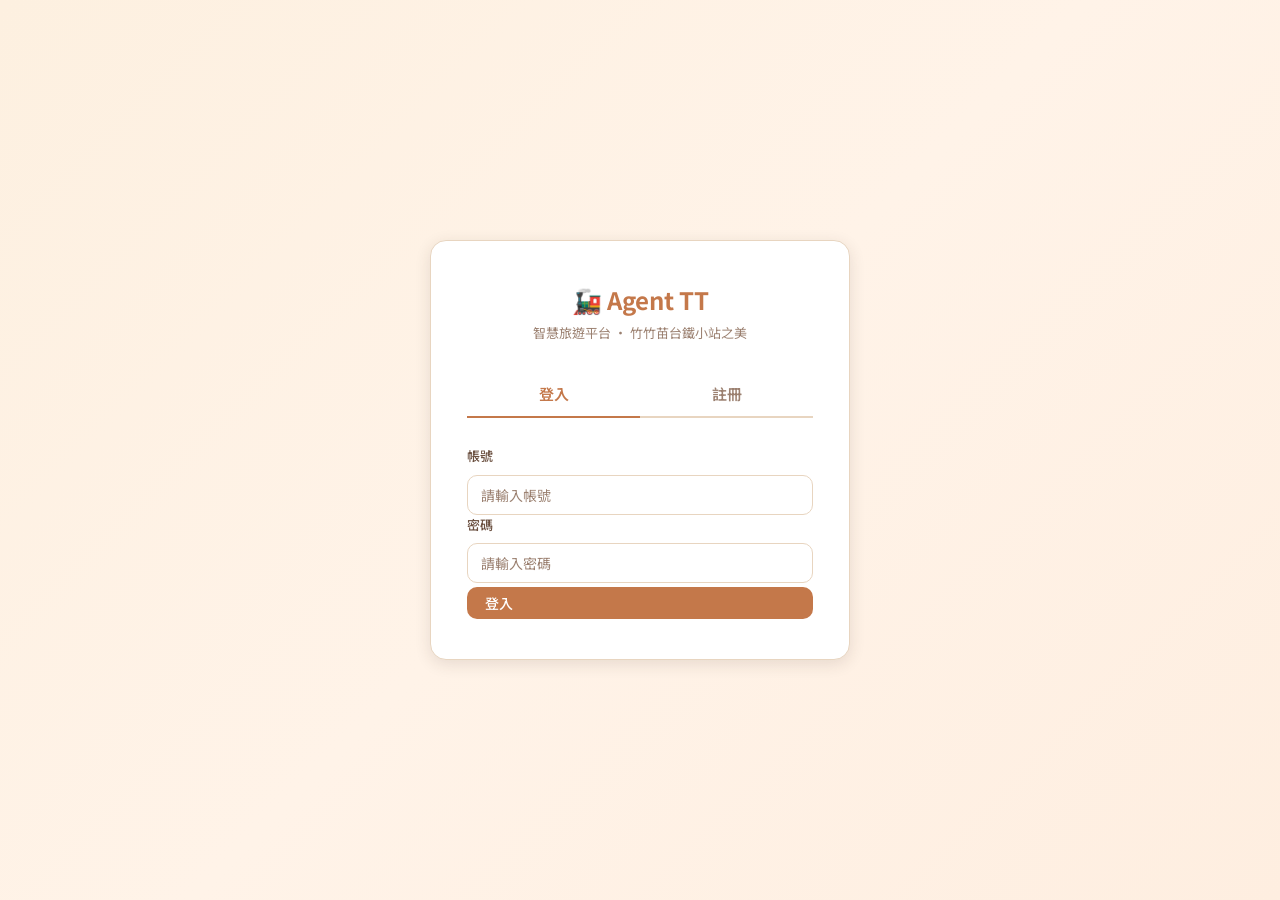
==== pages/admin.html @ b20c4874 "feat(admin): 實作管理員後台系統 新增 pages/admin.html，包含： - 總覽儀表板（房源數、訂單數、營收統計） - 房源管理（新增 / 編輯 / 刪除，全部透過 Store " ====
<!DOCTYPE html>
<html lang="zh-TW">
<head>
<meta charset="UTF-8"><meta name="viewport" content="width=device-width,initial-scale=1.0">
<title>平台管理後台 | Agent TT</title>
<link rel="stylesheet" href="../css/style.css">
<style>
.admin-layout{display:grid;grid-template-columns:220px 1fr;min-height:calc(100vh - 64px);}
.admin-sidebar{background:var(--surface);border-right:1px solid var(--border);padding:24px 0;}
.admin-sidebar-title{font-size:12px;font-weight:700;color:var(--text-muted);text-transform:uppercase;letter-spacing:.05em;padding:0 20px;margin-bottom:8px;}
.admin-nav-item{display:flex;align-items:center;gap:10px;padding:10px 20px;font-size:14px;font-weight:500;color:var(--text-sub);cursor:pointer;transition:var(--t);border-left:3px solid transparent;}
.admin-nav-item:hover{background:var(--primary-ghost);color:var(--primary);}
.admin-nav-item.active{background:var(--primary-ghost);color:var(--primary);border-left-color:var(--primary);font-weight:600;}
.admin-content{padding:28px;background:var(--bg);}
.admin-panel{display:none;}
.admin-panel.active{display:block;}
.admin-table{width:100%;border-collapse:collapse;font-size:14px;}
.admin-table th{background:var(--surface-warm);padding:10px 12px;text-align:left;font-weight:600;color:var(--text-sub);border-bottom:1px solid var(--border);}
.admin-table td{padding:10px 12px;border-bottom:1px solid var(--border-light);vertical-align:middle;}
.admin-table tr:hover td{background:var(--primary-ghost);}
.stat-row{display:grid;grid-template-columns:repeat(4,1fr);gap:16px;margin-bottom:28px;}
@media(max-width:900px){.admin-layout{grid-template-columns:1fr;}.admin-sidebar{display:flex;flex-wrap:wrap;padding:12px;border-right:none;border-bottom:1px solid var(--border);}.admin-nav-item{border-left:none;border-bottom:3px solid transparent;padding:8px 14px;}.admin-nav-item.active{border-bottom-color:var(--primary);border-left-color:transparent;}.stat-row{grid-template-columns:1fr 1fr;}}
</style>
</head>
<body>
<div class="page-wrap">
<nav class="navbar">
  <div class="navbar-inner">
    <a href="../index.html" class="navbar-logo">Agent TT <span>管理後台</span></a>
    <div class="navbar-right">
      <span class="badge badge-info" style="font-size:13px;padding:4px 12px;">🛡️ 平台管理者</span>
      <div class="avatar" id="nav-avatar" style="cursor:pointer;" onclick="doLogout()">管</div>
    </div>
  </div>
</nav>

<div class="admin-layout">
  <!-- Sidebar -->
  <div class="admin-sidebar">
    <div class="admin-sidebar-title">管理選單</div>
    <div class="admin-nav-item active" onclick="showPanel('overview')">📊 總覽</div>
    <div class="admin-nav-item" onclick="showPanel('hotels')">🏨 房源管理</div>
    <div class="admin-nav-item" onclick="showPanel('orders')">📋 訂單管理</div>
    <div class="admin-nav-item" onclick="showPanel('pricing')">💰 定價與折扣</div>
  </div>

  <!-- Main Content -->
  <div class="admin-content">

    <!-- 總覽 -->
    <div class="admin-panel active" id="panel-overview">
      <h2 class="fw-700 mb-5" style="font-size:20px;">📊 平台總覽</h2>
      <div class="stat-row" id="overview-stats"></div>
      <div style="display:grid;grid-template-columns:1fr 1fr;gap:20px;">
        <div class="card">
          <div class="card-header"><span class="card-title">最近訂單</span></div>
          <div class="card-body" id="overview-orders"></div>
        </div>
        <div class="card">
          <div class="card-header"><span class="card-title">房源狀況</span></div>
          <div class="card-body" id="overview-hotels"></div>
        </div>
      </div>
    </div>

    <!-- 房源管理 -->
    <div class="admin-panel" id="panel-hotels">
      <div style="display:flex;justify-content:space-between;align-items:center;margin-bottom:20px;">
        <h2 class="fw-700" style="font-size:20px;">🏨 房源管理</h2>
        <button class="btn btn-primary btn-sm" onclick="openHotelModal()">＋ 新增房源</button>
      </div>
      <div class="card">
        <div class="card-body" style="padding:0;">
          <table class="admin-table" id="hotel-table"></table>
        </div>
      </div>
    </div>

    <!-- 訂單管理 -->
    <div class="admin-panel" id="panel-orders">
      <div style="display:flex;justify-content:space-between;align-items:center;margin-bottom:20px;">
        <h2 class="fw-700" style="font-size:20px;">📋 訂單管理</h2>
        <div class="filter-chips" id="order-filter-chips">
          <button class="chip active" data-s="全部">全部</button>
          <button class="chip" data-s="已付款">已付款</button>
          <button class="chip" data-s="已完成">已完成</button>
          <button class="chip" data-s="取消中">取消中</button>
          <button class="chip" data-s="已取消">已取消</button>
        </div>
      </div>
      <div class="card">
        <div class="card-body" style="padding:0;">
          <table class="admin-table" id="order-table"></table>
        </div>
      </div>
    </div>

    <!-- 定價與折扣 -->
    <div class="admin-panel" id="panel-pricing">
      <h2 class="fw-700 mb-5" style="font-size:20px;">💰 定價與折扣管理</h2>
      <div style="display:flex;gap:12px;margin-bottom:20px;align-items:center;">
        <label class="form-label" style="margin:0;">選擇房源：</label>
        <select class="form-control" id="pricing-hotel-select" style="max-width:260px;" onchange="renderPricing()"></select>
      </div>
      <div id="pricing-content"></div>

      <div class="card mt-5">
        <div class="card-header"><span class="card-title">🎫 折扣設定</span></div>
        <div class="card-body">
          <div style="display:grid;grid-template-columns:1fr 1fr;gap:20px;">
            <div class="form-group">
              <label class="form-label">早鳥優惠（提前 N 天，折扣率）</label>
              <div style="display:flex;gap:8px;">
                <input class="form-control" id="disc-earlybird-days" type="number" value="30" min="1" style="width:80px;" placeholder="天">
                <input class="form-control" id="disc-earlybird-rate" type="number" value="90" min="1" max="100" style="width:80px;" placeholder="%">
                <span class="text-sm text-muted" style="align-self:center;">%</span>
              </div>
            </div>
            <div class="form-group">
              <label class="form-label">套裝優惠（住 N 晚折扣）</label>
              <div style="display:flex;gap:8px;">
                <input class="form-control" id="disc-package-nights" type="number" value="3" min="1" style="width:80px;" placeholder="晚">
                <input class="form-control" id="disc-package-rate" type="number" value="85" min="1" max="100" style="width:80px;" placeholder="%">
                <span class="text-sm text-muted" style="align-self:center;">%</span>
              </div>
            </div>
          </div>
          <div class="alert alert-info mt-3">
            <span class="alert-icon">ℹ</span>
            <span>折扣設定為全平台套用，實際訂房時系統將自動計算最優惠方案。</span>
          </div>
          <button class="btn btn-primary mt-3" onclick="saveDiscounts()">儲存折扣設定</button>
        </div>
      </div>
    </div>

  </div>
</div>
</div>

<!-- Modal: 新增/編輯房源 -->
<div class="modal-overlay" id="modal-hotel">
  <div class="modal">
    <div class="modal-header">
      <span class="modal-title" id="hotel-modal-title">新增房源</span>
      <button class="btn-icon" onclick="closeModal('modal-hotel')">✕</button>
    </div>
    <div class="modal-body">
      <div style="display:flex;flex-direction:column;gap:14px;">
        <input type="hidden" id="hm-id">
        <div class="form-group">
          <label class="form-label">房源名稱 *</label>
          <input class="form-control" id="hm-name" placeholder="例：內灣山居民宿">
        </div>
        <div class="form-row form-row-2">
          <div class="form-group">
            <label class="form-label">所在車站 *</label>
            <select class="form-control" id="hm-station"></select>
          </div>
          <div class="form-group">
            <label class="form-label">類型 *</label>
            <select class="form-control" id="hm-type">
              <option>民宿</option><option>旅館</option><option>商旅</option><option>飯店</option>
            </select>
          </div>
        </div>
        <div class="form-row form-row-2">
          <div class="form-group">
            <label class="form-label">距車站（km）</label>
            <input class="form-control" id="hm-dist" type="number" step="0.1" min="0" placeholder="0.3">
          </div>
          <div class="form-group">
            <label class="form-label">評分（1-5）</label>
            <input class="form-control" id="hm-rating" type="number" step="0.1" min="1" max="5" placeholder="4.5">
          </div>
        </div>
        <div class="form-group">
          <label class="form-label">設施（用逗號分隔）</label>
          <input class="form-control" id="hm-amenities" placeholder="WiFi,早餐,停車場">
        </div>
        <div class="form-group">
          <label class="form-label">簡介</label>
          <input class="form-control" id="hm-desc" placeholder="房源描述">
        </div>
        <div class="form-group">
          <label class="form-label">入住政策</label>
          <input class="form-control" id="hm-policy" placeholder="入住15:00，退房11:00。">
        </div>
      </div>
    </div>
    <div class="modal-footer">
      <button class="btn btn-secondary" onclick="closeModal('modal-hotel')">取消</button>
      <button class="btn btn-primary" onclick="saveHotel()">儲存</button>
    </div>
  </div>
</div>

<!-- Modal: 訂單詳情 -->
<div class="modal-overlay" id="modal-order">
  <div class="modal modal-sm">
    <div class="modal-header">
      <span class="modal-title">訂單詳情</span>
      <button class="btn-icon" onclick="closeModal('modal-order')">✕</button>
    </div>
    <div class="modal-body" id="order-detail-body"></div>
    <div class="modal-footer">
      <button class="btn btn-secondary" onclick="closeModal('modal-order')">關閉</button>
    </div>
  </div>
</div>

<div id="toast-container" class="toast-container"></div>
<script src="../js/data.js"></script>
<script src="../js/utils.js"></script>
<script src="../js/store.js"></script>
<script>
Store.init();

// Admin auth guard
const session = Store.getSession();
if (!session || session.role !== 'admin') {
  alert('請以管理員身份登入');
  location.href = 'login.html';
  throw '';
}

document.getElementById('nav-avatar').textContent = session.avatar || '管';

// Populate station select in hotel modal
const stationSel = document.getElementById('hm-station');
ALL_STATIONS.filter(s=>s.region==='竹竹苗').forEach(s=>{
  const o = document.createElement('option'); o.value=s.id; o.textContent=s.name; stationSel.appendChild(o);
});

const STATUS_COLOR = { '已付款':'badge-success','已完成':'badge-muted','取消中':'badge-danger','退款中':'badge-danger','已取消':'badge-muted' };
let orderFilter = '全部';
let editingHotelId = null;

/* ===== Panel navigation ===== */
function showPanel(name) {
  document.querySelectorAll('.admin-panel').forEach(p=>p.classList.remove('active'));
  document.querySelectorAll('.admin-nav-item').forEach(n=>n.classList.remove('active'));
  document.getElementById('panel-'+name).classList.add('active');
  event.currentTarget.classList.add('active');
  if (name==='overview') renderOverview();
  if (name==='hotels')   renderHotelTable();
  if (name==='orders')   renderOrderTable();
  if (name==='pricing')  renderPricingSelects();
}

/* ===== Overview ===== */
function renderOverview() {
  const hotels = Store.getHotels();
  const orders = Store.getHousingOrders();
  const paid   = orders.filter(o=>o.status==='已付款').length;
  const revenue= orders.filter(o=>['已付款','已完成'].includes(o.status)).reduce((s,o)=>s+o.totalAmount,0);
  document.getElementById('overview-stats').innerHTML = [
    { label:'房源數量', value: hotels.length, icon:'🏨' },
    { label:'訂單總數', value: orders.length, icon:'📋' },
    { label:'進行中訂單', value: paid, icon:'✅' },
    { label:'累計營收', value: Utils.formatCurrency(revenue), icon:'💰' },
  ].map(s=>`<div class="stat-card"><div class="stat-value">${s.value}</div><div class="stat-label">${s.icon} ${s.label}</div></div>`).join('');

  document.getElementById('overview-orders').innerHTML = orders.slice(0,5).map(o=>`
    <div style="display:flex;justify-content:space-between;padding:8px 0;border-bottom:1px solid var(--border-light);font-size:13px;">
      <div><span class="fw-500">${o.hotelName}</span> <span class="badge ${STATUS_COLOR[o.status]||'badge-muted'}" style="font-size:10px;">${o.status}</span></div>
      <span class="text-primary fw-600">${Utils.formatCurrency(o.totalAmount)}</span>
    </div>`).join('') || '<div class="text-sm text-muted">尚無訂單</div>';

  document.getElementById('overview-hotels').innerHTML = hotels.map(h=>`
    <div style="display:flex;justify-content:space-between;padding:8px 0;border-bottom:1px solid var(--border-light);font-size:13px;">
      <div><span class="fw-500">${h.name}</span> <span class="text-xs text-muted">${h.type}</span></div>
      <span class="text-muted">⭐ ${h.rating}</span>
    </div>`).join('');
}

/* ===== Hotels ===== */
function renderHotelTable() {
  const hotels = Store.getHotels();
  document.getElementById('hotel-table').innerHTML = `
    <thead><tr>
      <th>房源名稱</th><th>類型</th><th>車站</th><th>距離</th><th>評分</th><th>房型數</th><th>操作</th>
    </tr></thead>
    <tbody>${hotels.map(h=>`
      <tr>
        <td class="fw-500">${h.name}</td>
        <td><span class="badge badge-info">${h.type}</span></td>
        <td>${Utils.getStationName(h.station)}</td>
        <td>${h.stationDist} km</td>
        <td>⭐ ${h.rating}</td>
        <td>${(h.rooms||[]).length} 間</td>
        <td style="display:flex;gap:6px;">
          <button class="btn btn-sm btn-secondary" onclick="openHotelModal('${h.id}')">編輯</button>
          <button class="btn btn-sm btn-danger" onclick="deleteHotel('${h.id}')">刪除</button>
        </td>
      </tr>`).join('')}
    </tbody>`;
}

function openHotelModal(id) {
  editingHotelId = id || null;
  const isEdit = !!id;
  document.getElementById('hotel-modal-title').textContent = isEdit ? '編輯房源' : '新增房源';
  if (isEdit) {
    const h = Store.getHotels().find(x=>x.id===id);
    if (!h) return;
    document.getElementById('hm-id').value       = h.id;
    document.getElementById('hm-name').value     = h.name;
    document.getElementById('hm-station').value  = h.station;
    document.getElementById('hm-type').value     = h.type;
    document.getElementById('hm-dist').value     = h.stationDist;
    document.getElementById('hm-rating').value   = h.rating;
    document.getElementById('hm-amenities').value= (h.amenities||[]).join(',');
    document.getElementById('hm-desc').value     = h.desc||'';
    document.getElementById('hm-policy').value   = h.policies||'';
  } else {
    ['hm-name','hm-dist','hm-rating','hm-amenities','hm-desc','hm-policy'].forEach(id=>document.getElementById(id).value='');
    document.getElementById('hm-id').value='';
  }
  openModal('modal-hotel');
}

function saveHotel() {
  const name     = document.getElementById('hm-name').value.trim();
  const station  = document.getElementById('hm-station').value;
  const type     = document.getElementById('hm-type').value;
  const dist     = parseFloat(document.getElementById('hm-dist').value)||0;
  const rating   = parseFloat(document.getElementById('hm-rating').value)||4.0;
  const amenities= document.getElementById('hm-amenities').value.split(',').map(s=>s.trim()).filter(Boolean);
  const desc     = document.getElementById('hm-desc').value.trim();
  const policies = document.getElementById('hm-policy').value.trim();
  if (!name || !station) { showToast('請填寫必填欄位','error'); return; }

  if (editingHotelId) {
    Store.updateHotel(editingHotelId, { name, station, type, stationDist:dist, rating, amenities, desc, policies,
      priceMin: Store.getHotels().find(h=>h.id===editingHotelId)?.priceMin || 0,
      priceMax: Store.getHotels().find(h=>h.id===editingHotelId)?.priceMax || 0,
    });
    showToast('房源已更新','success');
  } else {
    Store.addHotel({
      id: Utils.genId('h'), name, station, type, stationDist:dist, rating, reviewCount:0,
      amenities, desc, policies, priceMin:0, priceMax:0,
      images:['https://images.unsplash.com/photo-1542314831-068cd1dbfeeb?w=800&q=80'],
      rooms:[], reviews:[], chat:[],
    });
    showToast('房源已新增','success');
  }
  closeModal('modal-hotel');
  renderHotelTable();
}

function deleteHotel(id) {
  const h = Store.getHotels().find(x=>x.id===id);
  if (!confirm(`確認刪除「${h?.name}」？`)) return;
  Store.deleteHotel(id);
  renderHotelTable();
  showToast('已刪除','success');
}

/* ===== Orders ===== */
function renderOrderTable() {
  let orders = Store.getHousingOrders();
  if (orderFilter !== '全部') orders = orders.filter(o=>o.status===orderFilter);
  document.getElementById('order-table').innerHTML = `
    <thead><tr>
      <th>訂單 ID</th><th>房源</th><th>房型</th><th>入住</th><th>退房</th><th>金額</th><th>狀態</th><th>操作</th>
    </tr></thead>
    <tbody>${orders.length ? orders.map(o=>`
      <tr>
        <td class="text-xs text-muted">${o.id}</td>
        <td class="fw-500">${o.hotelName}</td>
        <td>${o.roomName}</td>
        <td>${o.checkIn}</td>
        <td>${o.checkOut}</td>
        <td class="fw-600 text-primary">${Utils.formatCurrency(o.totalAmount)}</td>
        <td><span class="badge ${STATUS_COLOR[o.status]||'badge-muted'}">${o.status}</span></td>
        <td style="display:flex;gap:6px;">
          <button class="btn btn-sm btn-secondary" onclick="viewOrder('${o.id}')">詳情</button>
          ${o.status==='取消中'?`<button class="btn btn-sm btn-danger" onclick="approveCancel('${o.id}')">確認退款</button>`:''}
        </td>
      </tr>`).join('') : '<tr><td colspan="8" style="text-align:center;color:var(--text-muted);padding:24px;">目前沒有符合的訂單</td></tr>'}
    </tbody>`;
}

function viewOrder(id) {
  const o = Store.getHousingOrders().find(x=>x.id===id);
  if (!o) return;
  document.getElementById('order-detail-body').innerHTML = `
    <div style="display:flex;flex-direction:column;gap:10px;font-size:14px;">
      <div class="flex justify-between"><span class="text-muted">訂單編號</span><span class="fw-500 text-xs">${o.id}</span></div>
      <div class="flex justify-between"><span class="text-muted">房源</span><span class="fw-500">${o.hotelName}</span></div>
      <div class="flex justify-between"><span class="text-muted">房型</span><span>${o.roomName}</span></div>
      <div class="flex justify-between"><span class="text-muted">入住</span><span>${o.checkIn}</span></div>
      <div class="flex justify-between"><span class="text-muted">退房</span><span>${o.checkOut}</span></div>
      <div class="flex justify-between"><span class="text-muted">人數</span><span>${o.guests} 人</span></div>
      <div class="flex justify-between"><span class="text-muted">晚數</span><span>${o.nights} 晚</span></div>
      <div class="divider" style="margin:4px 0;"></div>
      <div class="flex justify-between fw-700"><span>總金額</span><span class="text-primary">${Utils.formatCurrency(o.totalAmount)}</span></div>
      <div class="flex justify-between"><span class="text-muted">狀態</span><span class="badge ${STATUS_COLOR[o.status]||'badge-muted'}">${o.status}</span></div>
    </div>
    <div style="margin-top:16px;display:flex;gap:8px;flex-wrap:wrap;">
      ${o.status==='已付款'?`<button class="btn btn-sm btn-success" onclick="updateOrder('${o.id}','已完成')">標記已完成</button>`:''}
      ${o.status==='取消中'?`<button class="btn btn-sm btn-danger" onclick="approveCancel('${o.id}')">確認退款</button>`:''}
    </div>`;
  openModal('modal-order');
}

function updateOrder(id, status) {
  Store.updateHousingOrder(id, { status });
  closeModal('modal-order');
  renderOrderTable();
  showToast(`訂單已更新為「${status}」`,'success');
}

function approveCancel(id) {
  if (!confirm('確認退款並取消此訂單？')) return;
  Store.updateHousingOrder(id, { status:'已取消' });
  closeModal('modal-order');
  renderOrderTable();
  showToast('已退款並取消訂單','success');
}

document.getElementById('order-filter-chips').addEventListener('click', e=>{
  const chip = e.target.closest('.chip'); if (!chip) return;
  document.querySelectorAll('#order-filter-chips .chip').forEach(c=>c.classList.remove('active'));
  chip.classList.add('active');
  orderFilter = chip.dataset.s;
  renderOrderTable();
});

/* ===== Pricing ===== */
function renderPricingSelects() {
  const sel = document.getElementById('pricing-hotel-select');
  sel.innerHTML = Store.getHotels().map(h=>`<option value="${h.id}">${h.name}</option>`).join('');
  renderPricing();
  const disc = Store.getDiscountSettings() || { earlyBirdDays:30, earlyBirdRate:90, packageNights:3, packageRate:85 };
  document.getElementById('disc-earlybird-days').value = disc.earlyBirdDays;
  document.getElementById('disc-earlybird-rate').value = disc.earlyBirdRate;
  document.getElementById('disc-package-nights').value = disc.packageNights;
  document.getElementById('disc-package-rate').value   = disc.packageRate;
}

function renderPricing() {
  const id = document.getElementById('pricing-hotel-select').value;
  const h  = Store.getHotels().find(x=>x.id===id);
  if (!h) { document.getElementById('pricing-content').innerHTML=''; return; }
  document.getElementById('pricing-content').innerHTML = `
    <div class="card">
      <div class="card-header"><span class="card-title">🏨 ${h.name} — 房型定價</span></div>
      <div class="card-body" style="padding:0;">
        <table class="admin-table">
          <thead><tr><th>房型</th><th>容納人數</th><th>坪數</th><th>現有庫存</th><th>每晚定價（NT$）</th><th>儲存</th></tr></thead>
          <tbody>${(h.rooms||[]).map(r=>`
            <tr>
              <td class="fw-500">${r.name}</td>
              <td>${r.capacity} 人</td>
              <td>${r.area} 坪</td>
              <td>${r.available} 間</td>
              <td><input class="form-control" type="number" id="price-${r.id}" value="${r.price}" min="0" style="width:120px;"></td>
              <td><button class="btn btn-sm btn-primary" onclick="saveRoomPrice('${h.id}','${r.id}')">儲存</button></td>
            </tr>`).join('')}
          </tbody>
        </table>
        ${!(h.rooms||[]).length ? '<div class="text-sm text-muted" style="padding:16px;">此房源尚無房型資料</div>' : ''}
      </div>
    </div>`;
}

function saveRoomPrice(hotelId, roomId) {
  const newPrice = parseInt(document.getElementById('price-'+roomId).value)||0;
  const hotel = Store.getHotels().find(h=>h.id===hotelId);
  if (!hotel) return;
  const rooms = (hotel.rooms||[]).map(r=>r.id===roomId ? {...r, price:newPrice} : r);
  const minP = Math.min(...rooms.map(r=>r.price));
  const maxP = Math.max(...rooms.map(r=>r.price));
  Store.updateHotel(hotelId, { rooms, priceMin:minP, priceMax:maxP });
  showToast('定價已儲存','success');
}

function saveDiscounts() {
  const settings = {
    earlyBirdDays:  parseInt(document.getElementById('disc-earlybird-days').value)||30,
    earlyBirdRate:  parseInt(document.getElementById('disc-earlybird-rate').value)||90,
    packageNights:  parseInt(document.getElementById('disc-package-nights').value)||3,
    packageRate:    parseInt(document.getElementById('disc-package-rate').value)||85,
  };
  Store.saveDiscountSettings(settings);
  showToast('折扣設定已儲存','success');
}

renderOverview();
</script>
</body>
</html>
---- css/style.css ----
/* ===== Agent TT 智慧旅遊平台 — Warm Minimal Design System ===== */
@import url('https://fonts.googleapis.com/css2?family=Noto+Sans+TC:wght@300;400;500;600;700&display=swap');

:root {
  --bg: #FDF7F0; --bg-alt: #FFF3E8; --surface: #FFFFFF; --surface-warm: #FFFAF5;
  --border: #E8D5C0; --border-light: #F2E8DC;
  --primary: #C4784A; --primary-dark: #A05828; --primary-light: #E0A878; --primary-ghost: #FEF2E8;
  --secondary: #8B6040; --text: #3D2B1F; --text-sub: #6B5040; --text-muted: #9B8070; --text-on-primary: #FFFFFF;
  --success: #5A8A50; --success-bg: #EEF7EB; --success-border: #B8DDB0;
  --warning: #C49020; --warning-bg: #FEF7E0; --warning-border: #EAD080;
  --danger: #B84040; --danger-bg: #FEF0F0; --danger-border: #E0B0B0;
  --info: #4870A8; --info-bg: #EEF3FA; --info-border: #B0C8E8;
  --shadow-xs: 0 1px 2px rgba(61,43,31,.06); --shadow-sm: 0 1px 4px rgba(61,43,31,.08);
  --shadow: 0 2px 8px rgba(61,43,31,.10); --shadow-lg: 0 4px 16px rgba(61,43,31,.12);
  --shadow-xl: 0 8px 32px rgba(61,43,31,.16);
  --r-xs: 4px; --r-sm: 6px; --r: 10px; --r-md: 12px; --r-lg: 16px; --r-full: 9999px;
  --s1:4px;--s2:8px;--s3:12px;--s4:16px;--s5:20px;--s6:24px;--s8:32px;--s10:40px;--s12:48px;
  --font: 'Noto Sans TC','PingFang TC','Microsoft JhengHei',system-ui,sans-serif;
  --t: .2s ease; --t-slow: .35s ease;
  --navbar-h: 60px; --max-w: 1200px;
}

*,*::before,*::after{box-sizing:border-box;margin:0;padding:0;}
html{scroll-behavior:smooth;-webkit-text-size-adjust:100%;}
body{font-family:var(--font);background:var(--bg);color:var(--text);line-height:1.6;min-height:100vh;font-size:15px;}
a{color:var(--primary);text-decoration:none;} a:hover{color:var(--primary-dark);}
img{max-width:100%;height:auto;display:block;} ul,ol{list-style:none;}
button{cursor:pointer;font-family:var(--font);}
input,textarea,select{font-family:var(--font);}

/* Layout */
.page-wrap{display:flex;flex-direction:column;min-height:100vh;}
.main{flex:1;padding-top:var(--navbar-h);}
.container{max-width:var(--max-w);margin:0 auto;padding:0 var(--s6);}
.section{padding:var(--s8) 0;}

/* Navbar */
.navbar{position:fixed;top:0;left:0;right:0;height:var(--navbar-h);background:rgba(255,255,255,.95);backdrop-filter:blur(8px);border-bottom:1px solid var(--border);z-index:100;display:flex;align-items:center;}
.navbar-inner{max-width:var(--max-w);margin:0 auto;padding:0 var(--s6);width:100%;display:flex;align-items:center;gap:var(--s6);}
.navbar-logo{font-size:18px;font-weight:700;color:var(--primary);letter-spacing:-.3px;white-space:nowrap;text-decoration:none;}
.navbar-logo span{color:var(--text-muted);font-weight:400;font-size:12px;margin-left:6px;}
.navbar-nav{display:flex;align-items:center;gap:2px;flex:1;}
.nav-link{padding:6px 14px;border-radius:var(--r-full);color:var(--text-sub);font-size:14px;font-weight:500;transition:var(--t);white-space:nowrap;text-decoration:none;}
.nav-link:hover,.nav-link.active{background:var(--primary-ghost);color:var(--primary);}
.navbar-right{display:flex;align-items:center;gap:var(--s3);margin-left:auto;}
.avatar{width:32px;height:32px;border-radius:var(--r-full);background:var(--primary-light);color:var(--text-on-primary);display:flex;align-items:center;justify-content:center;font-size:13px;font-weight:700;}
.points-badge{background:var(--warning-bg);color:var(--warning);border:1px solid var(--warning-border);border-radius:var(--r-full);padding:3px 10px;font-size:12px;font-weight:600;}

/* Buttons */
.btn{display:inline-flex;align-items:center;gap:var(--s2);padding:9px 18px;border-radius:var(--r);font-size:14px;font-weight:500;border:none;transition:var(--t);line-height:1;white-space:nowrap;cursor:pointer;}
.btn:disabled{opacity:.5;cursor:not-allowed;}
.btn-primary{background:var(--primary);color:var(--text-on-primary);}
.btn-primary:hover:not(:disabled){background:var(--primary-dark);}
.btn-secondary{background:var(--surface-warm);color:var(--text);border:1px solid var(--border);}
.btn-secondary:hover:not(:disabled){background:var(--bg-alt);border-color:var(--primary-light);}
.btn-ghost{background:transparent;color:var(--text-sub);}
.btn-ghost:hover:not(:disabled){background:var(--bg-alt);}
.btn-danger{background:var(--danger);color:#fff;}
.btn-danger:hover:not(:disabled){background:#943030;}
.btn-success{background:var(--success);color:#fff;}
.btn-success:hover:not(:disabled){background:#477040;}
.btn-outline{background:transparent;color:var(--primary);border:1.5px solid var(--primary);}
.btn-outline:hover:not(:disabled){background:var(--primary-ghost);}
.btn-sm{padding:5px 12px;font-size:13px;}
.btn-lg{padding:12px 24px;font-size:16px;}
.btn-full{width:100%;justify-content:center;}
.btn-icon{padding:8px;background:transparent;border:none;color:var(--text-muted);border-radius:var(--r);transition:var(--t);}
.btn-icon:hover{background:var(--bg-alt);color:var(--text);}

/* Cards */
.card{background:var(--surface);border-radius:var(--r-md);border:1px solid var(--border);box-shadow:var(--shadow-sm);overflow:hidden;}
.card-body{padding:var(--s5);}
.card-header{padding:var(--s4) var(--s5);border-bottom:1px solid var(--border-light);display:flex;align-items:center;justify-content:space-between;}
.card-title{font-size:15px;font-weight:600;color:var(--text);}
.card-footer{padding:var(--s4) var(--s5);border-top:1px solid var(--border-light);background:var(--surface-warm);}

/* Forms */
.form-group{display:flex;flex-direction:column;gap:var(--s2);}
.form-label{font-size:13px;font-weight:500;color:var(--text-sub);}
.form-control{width:100%;padding:9px 13px;border:1px solid var(--border);border-radius:var(--r);font-size:14px;color:var(--text);background:var(--surface);transition:var(--t);outline:none;}
.form-control:focus{border-color:var(--primary);box-shadow:0 0 0 3px rgba(196,120,74,.12);}
.form-control::placeholder{color:var(--text-muted);}
select.form-control{appearance:none;background-image:url("data:image/svg+xml,%3Csvg xmlns='http://www.w3.org/2000/svg' width='12' height='8' viewBox='0 0 12 8'%3E%3Cpath d='M1 1l5 5 5-5' stroke='%239B8070' stroke-width='1.5' fill='none' stroke-linecap='round'/%3E%3C/svg%3E");background-repeat:no-repeat;background-position:right 12px center;padding-right:36px;}
.form-row{display:grid;gap:var(--s4);}
.form-row-2{grid-template-columns:1fr 1fr;}
.form-row-3{grid-template-columns:1fr 1fr 1fr;}
.form-row-4{grid-template-columns:1fr 1fr 1fr 1fr;}
.form-hint{font-size:12px;color:var(--text-muted);}
.form-error{font-size:12px;color:var(--danger);}

/* Badges */
.badge{display:inline-flex;align-items:center;gap:4px;padding:2px 9px;border-radius:var(--r-full);font-size:12px;font-weight:500;}
.badge-primary{background:var(--primary-ghost);color:var(--primary);}
.badge-success{background:var(--success-bg);color:var(--success);}
.badge-warning{background:var(--warning-bg);color:var(--warning);}
.badge-danger{background:var(--danger-bg);color:var(--danger);}
.badge-info{background:var(--info-bg);color:var(--info);}
.badge-muted{background:var(--bg-alt);color:var(--text-muted);}

/* Status badges */
.status-planning{background:var(--info-bg);color:var(--info);}
.status-done{background:var(--success-bg);color:var(--success);}
.status-cancelled{background:var(--bg-alt);color:var(--text-muted);}
.status-paid{background:var(--success-bg);color:var(--success);}
.status-unpaid{background:var(--warning-bg);color:var(--warning);}
.status-refunding{background:var(--danger-bg);color:var(--danger);}

/* Tabs */
.tabs{display:flex;gap:4px;border-bottom:2px solid var(--border);margin-bottom:var(--s5);}
.tab{padding:10px 20px;font-size:14px;font-weight:500;color:var(--text-muted);background:none;border:none;border-bottom:2px solid transparent;margin-bottom:-2px;cursor:pointer;transition:var(--t);border-radius:var(--r-sm) var(--r-sm) 0 0;}
.tab:hover{color:var(--text-sub);background:var(--bg-alt);}
.tab.active{color:var(--primary);border-bottom-color:var(--primary);}
.tab-panel{display:none;}
.tab-panel.active{display:block;}

/* Modal */
.modal-overlay{position:fixed;inset:0;background:rgba(61,43,31,.4);backdrop-filter:blur(2px);z-index:200;display:flex;align-items:center;justify-content:center;padding:var(--s6);opacity:0;pointer-events:none;transition:var(--t-slow);}
.modal-overlay.open{opacity:1;pointer-events:all;}
.modal{background:var(--surface);border-radius:var(--r-lg);box-shadow:var(--shadow-xl);width:100%;max-width:540px;max-height:90vh;overflow-y:auto;transform:translateY(20px);transition:var(--t-slow);}
.modal-overlay.open .modal{transform:translateY(0);}
.modal-lg{max-width:720px;} .modal-sm{max-width:380px;}
.modal-header{padding:var(--s5) var(--s6);border-bottom:1px solid var(--border);display:flex;align-items:center;justify-content:space-between;}
.modal-title{font-size:16px;font-weight:600;}
.modal-body{padding:var(--s6);}
.modal-footer{padding:var(--s4) var(--s6);border-top:1px solid var(--border);display:flex;gap:var(--s3);justify-content:flex-end;background:var(--surface-warm);}

/* Alert */
.alert{display:flex;align-items:flex-start;gap:var(--s3);padding:var(--s4);border-radius:var(--r);font-size:14px;margin-bottom:var(--s4);}
.alert-icon{font-size:16px;flex-shrink:0;margin-top:1px;}
.alert-warning{background:var(--warning-bg);border:1px solid var(--warning-border);color:#7A5810;}
.alert-danger{background:var(--danger-bg);border:1px solid var(--danger-border);color:#803030;}
.alert-success{background:var(--success-bg);border:1px solid var(--success-border);color:#3A6030;}
.alert-info{background:var(--info-bg);border:1px solid var(--info-border);color:#304870;}

/* Page Header */
.page-header{background:linear-gradient(135deg,var(--primary-ghost) 0%,var(--bg-alt) 100%);border-bottom:1px solid var(--border);padding:var(--s8) 0;}
.page-header-inner{max-width:var(--max-w);margin:0 auto;padding:0 var(--s6);}
.page-title{font-size:24px;font-weight:700;color:var(--text);margin-bottom:4px;}
.page-subtitle{font-size:14px;color:var(--text-muted);}

/* Empty state */
.empty-state{text-align:center;padding:var(--s12) var(--s6);color:var(--text-muted);}
.empty-icon{font-size:52px;margin-bottom:var(--s4);opacity:.5;}
.empty-title{font-size:16px;font-weight:600;color:var(--text-sub);margin-bottom:var(--s2);}
.empty-text{font-size:14px;margin-bottom:var(--s5);}

/* Tags */
.tag{display:inline-flex;align-items:center;gap:4px;padding:3px 10px;border-radius:var(--r-full);font-size:12px;font-weight:500;background:var(--bg-alt);color:var(--text-sub);border:1px solid var(--border);}
.tag-must{background:#FFF3E0;color:#B85010;border-color:#EABC88;}
.tag-candidate{background:var(--bg-alt);color:var(--text-muted);border-color:var(--border);}

/* Stat Cards */
.stat-card{background:var(--surface);border:1px solid var(--border);border-radius:var(--r-md);padding:var(--s5);display:flex;flex-direction:column;gap:var(--s2);}
.stat-value{font-size:28px;font-weight:700;color:var(--text);line-height:1;}
.stat-label{font-size:13px;color:var(--text-muted);font-weight:500;}

/* Property Cards */
.property-card{background:var(--surface);border:1px solid var(--border);border-radius:var(--r-md);overflow:hidden;transition:var(--t);cursor:pointer;}
.property-card:hover{box-shadow:var(--shadow-lg);transform:translateY(-2px);}
.property-img{width:100%;height:180px;background:linear-gradient(135deg,var(--bg-alt),var(--border));display:flex;align-items:center;justify-content:center;font-size:44px;color:var(--text-muted);}
.property-body{padding:var(--s4);}
.property-name{font-size:15px;font-weight:600;color:var(--text);margin-bottom:var(--s1);}
.property-meta{font-size:13px;color:var(--text-muted);display:flex;align-items:center;gap:var(--s2);flex-wrap:wrap;}
.rating{display:inline-flex;align-items:center;gap:3px;color:var(--warning);font-weight:600;font-size:13px;}

/* Timeline (Itinerary items) */
.timeline{position:relative;padding-left:28px;}
.timeline::before{content:'';position:absolute;left:10px;top:0;bottom:0;width:2px;background:var(--border);}
.timeline-item{position:relative;margin-bottom:var(--s3);}
.timeline-dot{position:absolute;left:-22px;top:14px;width:10px;height:10px;border-radius:var(--r-full);background:var(--primary);border:2px solid var(--surface);box-shadow:0 0 0 2px var(--primary-light);}
.timeline-card{background:var(--surface);border:1px solid var(--border);border-radius:var(--r);padding:var(--s4);transition:var(--t);}
.timeline-card:hover{border-color:var(--primary-light);box-shadow:var(--shadow-sm);}
.timeline-card[draggable]{cursor:grab;}
.timeline-card.dragging{opacity:.4;border:2px dashed var(--primary);}
.timeline-card.drag-over{border-color:var(--primary);background:var(--primary-ghost);}

/* Train */
.train-row{display:flex;align-items:center;gap:var(--s4);padding:var(--s4) var(--s5);border:1px solid var(--border);border-radius:var(--r);background:var(--surface);transition:var(--t);cursor:pointer;}
.train-row:hover{border-color:var(--primary-light);box-shadow:var(--shadow-sm);}
.train-row.selected{border-color:var(--primary);background:var(--primary-ghost);}
.train-time{font-size:20px;font-weight:700;color:var(--text);min-width:55px;}
.train-route{display:flex;align-items:center;gap:var(--s2);flex:1;}
.train-line{flex:1;height:2px;background:var(--border);position:relative;}
.train-duration{font-size:11px;color:var(--text-muted);background:var(--surface);padding:0 6px;position:absolute;top:-9px;left:50%;transform:translateX(-50%);white-space:nowrap;}
.train-delay{font-size:12px;color:var(--danger);font-weight:500;}

/* QR Code (mock SVG-style) */
.qr-wrap{display:inline-block;padding:12px;background:#fff;border:2px solid #333;border-radius:var(--r-sm);}
.qr-grid{display:grid;grid-template-columns:repeat(10,12px);grid-template-rows:repeat(10,12px);gap:1px;}
.qr-cell{width:12px;height:12px;background:transparent;}
.qr-cell.b{background:#333;}

/* Stepper */
.stepper{display:flex;align-items:flex-start;gap:0;margin-bottom:var(--s8);}
.step{display:flex;flex-direction:column;align-items:center;gap:var(--s2);position:relative;flex:1;}
.step::after{content:'';position:absolute;top:16px;left:50%;right:-50%;height:2px;background:var(--border);z-index:0;}
.step:last-child::after{display:none;}
.step.done::after,.step.active::after{background:var(--primary-light);}
.step-dot{width:32px;height:32px;border-radius:var(--r-full);border:2px solid var(--border);background:var(--surface);display:flex;align-items:center;justify-content:center;font-size:13px;font-weight:600;color:var(--text-muted);position:relative;z-index:1;}
.step.done .step-dot{background:var(--success);border-color:var(--success);color:white;}
.step.active .step-dot{background:var(--primary);border-color:var(--primary);color:white;}
.step-label{font-size:12px;color:var(--text-muted);white-space:nowrap;text-align:center;}
.step.active .step-label{color:var(--primary);font-weight:600;}
.step.done .step-label{color:var(--success);}

/* Seat Grid */
.seat-grid{display:grid;grid-template-columns:1fr 1fr 18px 1fr 1fr;gap:var(--s2);max-width:260px;}
.seat-aisle{background:transparent;pointer-events:none;}
.seat{aspect-ratio:1;border-radius:var(--r-sm);border:1.5px solid var(--border);background:var(--surface);display:flex;align-items:center;justify-content:center;font-size:11px;font-weight:500;cursor:pointer;transition:var(--t);color:var(--text-sub);}
.seat:hover:not(.occupied):not(.selected){border-color:var(--primary);background:var(--primary-ghost);}
.seat.selected{background:var(--primary);border-color:var(--primary);color:white;}
.seat.occupied{background:var(--bg-alt);border-color:var(--border);color:var(--text-muted);cursor:not-allowed;opacity:.6;}

/* Budget bar */
.budget-bar{height:8px;background:var(--border);border-radius:var(--r-full);overflow:hidden;margin-bottom:var(--s2);}
.budget-fill{height:100%;border-radius:var(--r-full);background:var(--primary);transition:width .5s ease;}
.budget-fill.over{background:var(--danger);}
.budget-fill.near{background:var(--warning);}

/* Chat */
.chat-window{display:flex;flex-direction:column;height:380px;border:1px solid var(--border);border-radius:var(--r-md);overflow:hidden;}
.chat-messages{flex:1;overflow-y:auto;padding:var(--s4);display:flex;flex-direction:column;gap:var(--s3);}
.chat-bubble{max-width:72%;padding:var(--s3) var(--s4);border-radius:var(--r-md);font-size:14px;line-height:1.5;}
.chat-bubble.me{background:var(--primary);color:white;align-self:flex-end;border-bottom-right-radius:4px;}
.chat-bubble.other{background:var(--bg-alt);color:var(--text);align-self:flex-start;border-bottom-left-radius:4px;}
.chat-sender{font-size:11px;color:var(--text-muted);margin-bottom:3px;}
.chat-input-area{border-top:1px solid var(--border);padding:var(--s3);display:flex;gap:var(--s2);}

/* Filter chips */
.filter-chips{display:flex;gap:var(--s2);flex-wrap:wrap;margin-bottom:var(--s5);}
.chip{padding:6px 16px;border-radius:var(--r-full);border:1.5px solid var(--border);background:var(--surface);font-size:13px;font-weight:500;color:var(--text-sub);cursor:pointer;transition:var(--t);}
.chip:hover{border-color:var(--primary-light);color:var(--primary);}
.chip.active{background:var(--primary);border-color:var(--primary);color:white;}

/* Search box */
.search-box{background:var(--surface);border:1px solid var(--border);border-radius:var(--r-lg);padding:var(--s5) var(--s6);box-shadow:var(--shadow);margin-bottom:var(--s6);}

/* Stars */
.stars{color:#F5A623;letter-spacing:2px;font-size:14px;}

/* Toast */
.toast-container{position:fixed;bottom:var(--s6);right:var(--s6);z-index:300;display:flex;flex-direction:column;gap:var(--s2);pointer-events:none;}
.toast{background:var(--text);color:white;padding:var(--s3) var(--s5);border-radius:var(--r);font-size:14px;box-shadow:var(--shadow-lg);pointer-events:all;animation:toastIn .3s ease;display:flex;align-items:center;gap:var(--s3);min-width:200px;}
.toast.success{background:var(--success);} .toast.warning{background:var(--warning);} .toast.error{background:var(--danger);}
@keyframes toastIn{from{transform:translateX(120%);opacity:0;}to{transform:translateX(0);opacity:1;}}
@keyframes toastOut{from{transform:translateX(0);opacity:1;}to{transform:translateX(120%);opacity:0;}}
.toast.out{animation:toastOut .3s ease forwards;}

/* Vote bar */
.vote-bar{height:6px;background:var(--border);border-radius:var(--r-full);overflow:hidden;margin-top:4px;}
.vote-fill{height:100%;background:var(--primary);border-radius:var(--r-full);transition:width .4s ease;}
.vote-winner .vote-fill{background:var(--warning);}

/* Divider */
.divider{height:1px;background:var(--border);margin:var(--s5) 0;}
.divider-text{display:flex;align-items:center;gap:var(--s3);color:var(--text-muted);font-size:13px;margin:var(--s5) 0;}
.divider-text::before,.divider-text::after{content:'';flex:1;height:1px;background:var(--border);}

/* Utilities */
.flex{display:flex;} .flex-col{flex-direction:column;} .items-center{align-items:center;} .items-start{align-items:flex-start;}
.justify-between{justify-content:space-between;} .justify-end{justify-content:flex-end;} .justify-center{justify-content:center;}
.gap-1{gap:var(--s1);} .gap-2{gap:var(--s2);} .gap-3{gap:var(--s3);} .gap-4{gap:var(--s4);} .gap-5{gap:var(--s5);} .gap-6{gap:var(--s6);} .gap-8{gap:var(--s8);}
.flex-wrap{flex-wrap:wrap;} .flex-1{flex:1;}
.grid{display:grid;} .grid-2{grid-template-columns:repeat(2,1fr);} .grid-3{grid-template-columns:repeat(3,1fr);} .grid-4{grid-template-columns:repeat(4,1fr);}
.text-sm{font-size:13px;} .text-xs{font-size:12px;} .text-lg{font-size:17px;} .text-xl{font-size:20px;}
.text-muted{color:var(--text-muted);} .text-sub{color:var(--text-sub);} .text-primary{color:var(--primary);}
.text-success{color:var(--success);} .text-danger{color:var(--danger);} .text-warning{color:var(--warning);}
.fw-500{font-weight:500;} .fw-600{font-weight:600;} .fw-700{font-weight:700;}
.text-center{text-align:center;} .text-right{text-align:right;}
.mt-2{margin-top:var(--s2);} .mt-3{margin-top:var(--s3);} .mt-4{margin-top:var(--s4);} .mt-5{margin-top:var(--s5);} .mt-6{margin-top:var(--s6);}
.mb-2{margin-bottom:var(--s2);} .mb-3{margin-bottom:var(--s3);} .mb-4{margin-bottom:var(--s4);} .mb-5{margin-bottom:var(--s5);} .mb-6{margin-bottom:var(--s6);} .mb-8{margin-bottom:var(--s8);}
.p-4{padding:var(--s4);} .p-5{padding:var(--s5);} .p-6{padding:var(--s6);}
.py-3{padding-top:var(--s3);padding-bottom:var(--s3);} .py-4{padding-top:var(--s4);padding-bottom:var(--s4);}
.px-4{padding-left:var(--s4);padding-right:var(--s4);}
.rounded{border-radius:var(--r);} .rounded-lg{border-radius:var(--r-lg);} .rounded-full{border-radius:var(--r-full);}
.w-full{width:100%;} .hidden{display:none!important;}

/* Nav avatar dropdown */
.nav-avatar-wrap{position:relative;}
.nav-dropdown{position:absolute;top:calc(100% + 8px);right:0;background:var(--surface);border:1px solid var(--border);border-radius:var(--r);box-shadow:var(--shadow-lg);min-width:150px;padding:6px 0;display:none;z-index:200;}
.nav-dropdown.show{display:block;}
.nav-dropdown-name{padding:8px 16px 6px;font-size:13px;font-weight:600;color:var(--text);border-bottom:1px solid var(--border-light);margin-bottom:4px;white-space:nowrap;overflow:hidden;text-overflow:ellipsis;}
.nav-dropdown-btn{width:100%;padding:8px 16px;text-align:left;background:none;border:none;font-size:14px;color:var(--text-sub);cursor:pointer;transition:var(--t);}
.nav-dropdown-btn:hover{background:var(--bg-alt);color:var(--text);}

::-webkit-scrollbar{width:6px;height:6px;}
::-webkit-scrollbar-track{background:var(--bg);}
::-webkit-scrollbar-thumb{background:var(--border);border-radius:3px;}
::-webkit-scrollbar-thumb:hover{background:var(--text-muted);}

@media(max-width:768px){
  .navbar-nav{display:none;}
  .navbar-right .btn{font-size:12px;padding:4px 10px;}
  .navbar-inner{gap:var(--s3);}
  .navbar-right{gap:var(--s2);}
  .points-badge{font-size:11px;padding:2px 7px;}
  .navbar-logo{font-size:15px;}
  .navbar-logo span{font-size:11px;}
  .form-row-3,.form-row-4{grid-template-columns:1fr 1fr;}
  .grid-2,.grid-3,.grid-4{grid-template-columns:1fr;}
  .container{padding:0 var(--s4);}
  .page-title{font-size:20px;}
  .search-box{padding:var(--s4);}
  .form-control{min-width:0;font-size:16px;}
  .tabs{overflow-x:auto;-webkit-overflow-scrolling:touch;flex-wrap:nowrap;scrollbar-width:none;}
  .tabs::-webkit-scrollbar{display:none;}
  .tab{flex-shrink:0;}
}
@media(max-width:600px){
  .form-row-2,.form-row-3,.form-row-4{grid-template-columns:1fr;}
}
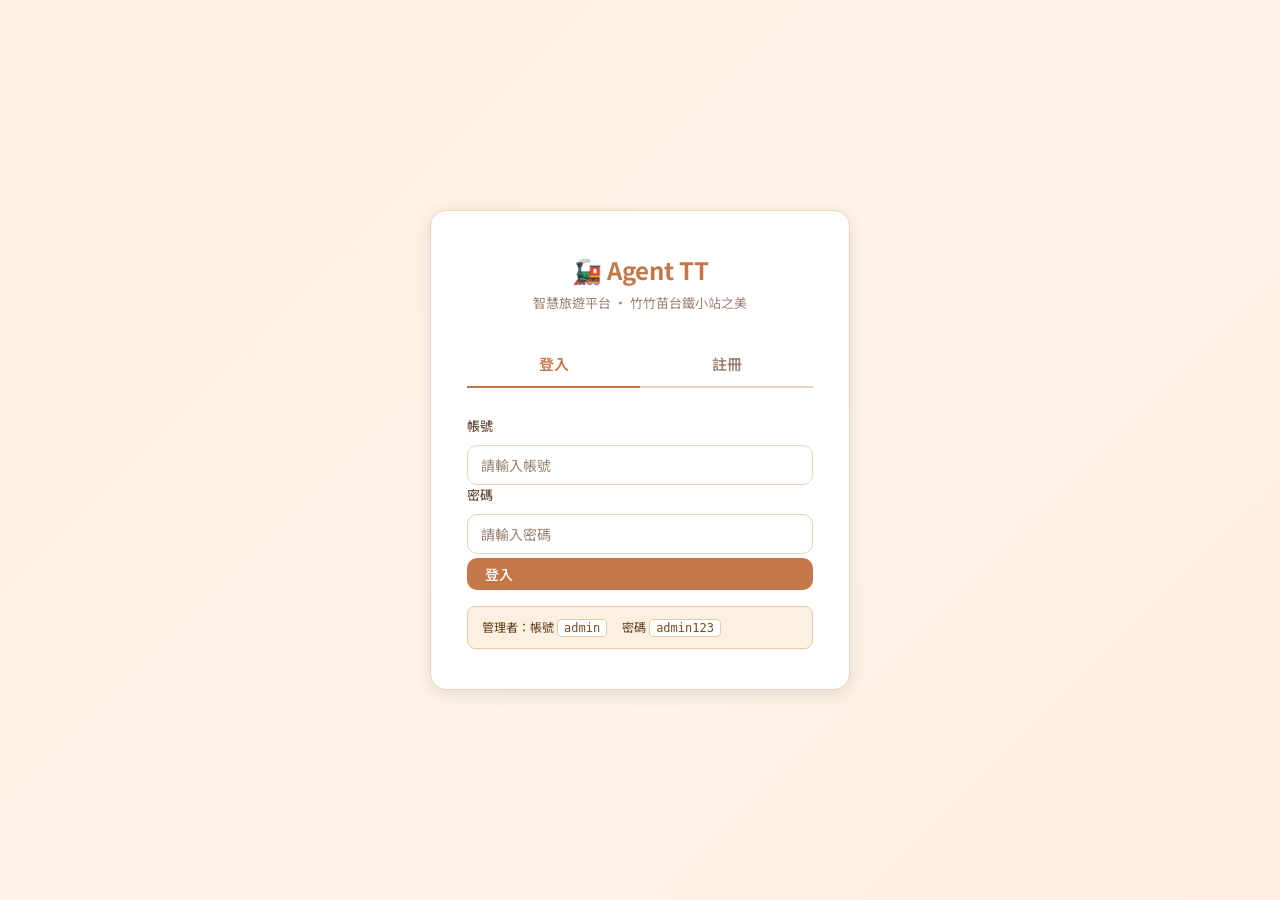
==== commit 02c61ce4: "feat(需求對照): 修正區域警告 + 補上歷史定價紀錄 A模組： - 新增 Utils.isOutsideZhuzhumiao()，依竹竹苗景點/車站白名單與   其他縣市關鍵字黑名單判斷區域，取" ====
--- a/pages/admin.html
+++ b/pages/admin.html
@@ -42,6 +42,7 @@
     <div class="admin-nav-item" onclick="showPanel('hotels')">🏨 房源管理</div>
     <div class="admin-nav-item" onclick="showPanel('orders')">📋 訂單管理</div>
     <div class="admin-nav-item" onclick="showPanel('pricing')">💰 定價與折扣</div>
+    <div class="admin-nav-item" onclick="showPanel('history')">📜 歷史定價</div>
   </div>
 
   <!-- Main Content -->
@@ -134,6 +135,19 @@
       </div>
     </div>
 
+    <!-- 歷史定價 -->
+    <div class="admin-panel" id="panel-history">
+      <div style="display:flex;justify-content:space-between;align-items:center;margin-bottom:20px;">
+        <h2 class="fw-700" style="font-size:20px;">📜 歷史定價紀錄</h2>
+        <span class="text-sm text-muted">每次價格與折扣調整皆自動留存，避免價格被覆蓋後無法追蹤</span>
+      </div>
+      <div class="card">
+        <div class="card-body" style="padding:0;">
+          <table class="admin-table" id="history-table"></table>
+        </div>
+      </div>
+    </div>
+
   </div>
 </div>
 </div>
@@ -246,6 +260,7 @@
   if (name==='hotels')   renderHotelTable();
   if (name==='orders')   renderOrderTable();
   if (name==='pricing')  renderPricingSelects();
+  if (name==='history')  renderHistoryTable();
 }
 
 /* ===== Overview ===== */
@@ -467,26 +482,73 @@
     </div>`;
 }
 
+function nowStr() {
+  const d = new Date();
+  const p = n => String(n).padStart(2,'0');
+  return `${d.getFullYear()}-${p(d.getMonth()+1)}-${p(d.getDate())} ${p(d.getHours())}:${p(d.getMinutes())}`;
+}
+
 function saveRoomPrice(hotelId, roomId) {
   const newPrice = parseInt(document.getElementById('price-'+roomId).value)||0;
   const hotel = Store.getHotels().find(h=>h.id===hotelId);
   if (!hotel) return;
+  const room = (hotel.rooms||[]).find(r=>r.id===roomId);
+  const oldPrice = room ? room.price : 0;
+  if (oldPrice === newPrice) { showToast('價格未變更','info'); return; }
+  const reason = prompt(`調整「${hotel.name} - ${room?.name}」每晚定價\n${oldPrice} → ${newPrice}\n\n請輸入修改原因：`, '價格調整');
+  if (reason === null) return; // 取消
   const rooms = (hotel.rooms||[]).map(r=>r.id===roomId ? {...r, price:newPrice} : r);
   const minP = Math.min(...rooms.map(r=>r.price));
   const maxP = Math.max(...rooms.map(r=>r.price));
   Store.updateHotel(hotelId, { rooms, priceMin:minP, priceMax:maxP });
-  showToast('定價已儲存','success');
+  Store.addPriceHistory({
+    hotelName: hotel.name, roomName: room?.name || '-', type: '房價',
+    oldValue: `NT$${oldPrice}`, newValue: `NT$${newPrice}`,
+    effective: '即日起', time: nowStr(), editor: session.name, reason: reason || '—',
+  });
+  showToast('定價已儲存，已記入歷史','success');
 }
 
 function saveDiscounts() {
+  const old = Store.getDiscountSettings() || { earlyBirdDays:30, earlyBirdRate:90, packageNights:3, packageRate:85 };
   const settings = {
     earlyBirdDays:  parseInt(document.getElementById('disc-earlybird-days').value)||30,
     earlyBirdRate:  parseInt(document.getElementById('disc-earlybird-rate').value)||90,
     packageNights:  parseInt(document.getElementById('disc-package-nights').value)||3,
     packageRate:    parseInt(document.getElementById('disc-package-rate').value)||85,
   };
+  const reason = prompt('儲存折扣設定\n\n請輸入修改原因：', '折扣規則調整');
+  if (reason === null) return;
   Store.saveDiscountSettings(settings);
-  showToast('折扣設定已儲存','success');
+  Store.addPriceHistory({
+    hotelName: '全平台', roomName: '—', type: '折扣規則',
+    oldValue: `早鳥${old.earlyBirdDays}天${old.earlyBirdRate}折／套裝${old.packageNights}晚${old.packageRate}折`,
+    newValue: `早鳥${settings.earlyBirdDays}天${settings.earlyBirdRate}折／套裝${settings.packageNights}晚${settings.packageRate}折`,
+    effective: '即日起', time: nowStr(), editor: session.name, reason: reason || '—',
+  });
+  showToast('折扣設定已儲存，已記入歷史','success');
+}
+
+/* ===== History ===== */
+function renderHistoryTable() {
+  const list = Store.getPriceHistory();
+  document.getElementById('history-table').innerHTML = `
+    <thead><tr>
+      <th>修改時間</th><th>房源</th><th>房型</th><th>類型</th><th>修改前</th><th>修改後</th><th>生效</th><th>修改人</th><th>原因</th>
+    </tr></thead>
+    <tbody>${list.length ? list.map(r=>`
+      <tr>
+        <td class="text-xs">${r.time}</td>
+        <td class="fw-500">${r.hotelName}</td>
+        <td>${r.roomName}</td>
+        <td><span class="badge ${r.type==='折扣規則'?'badge-info':'badge-success'}">${r.type}</span></td>
+        <td class="text-muted" style="text-decoration:line-through;">${r.oldValue}</td>
+        <td class="text-primary fw-600">${r.newValue}</td>
+        <td>${r.effective}</td>
+        <td>${r.editor}</td>
+        <td class="text-sm">${r.reason}</td>
+      </tr>`).join('') : '<tr><td colspan="9" style="text-align:center;color:var(--text-muted);padding:24px;">尚無定價異動紀錄</td></tr>'}
+    </tbody>`;
 }
 
 renderOverview();
